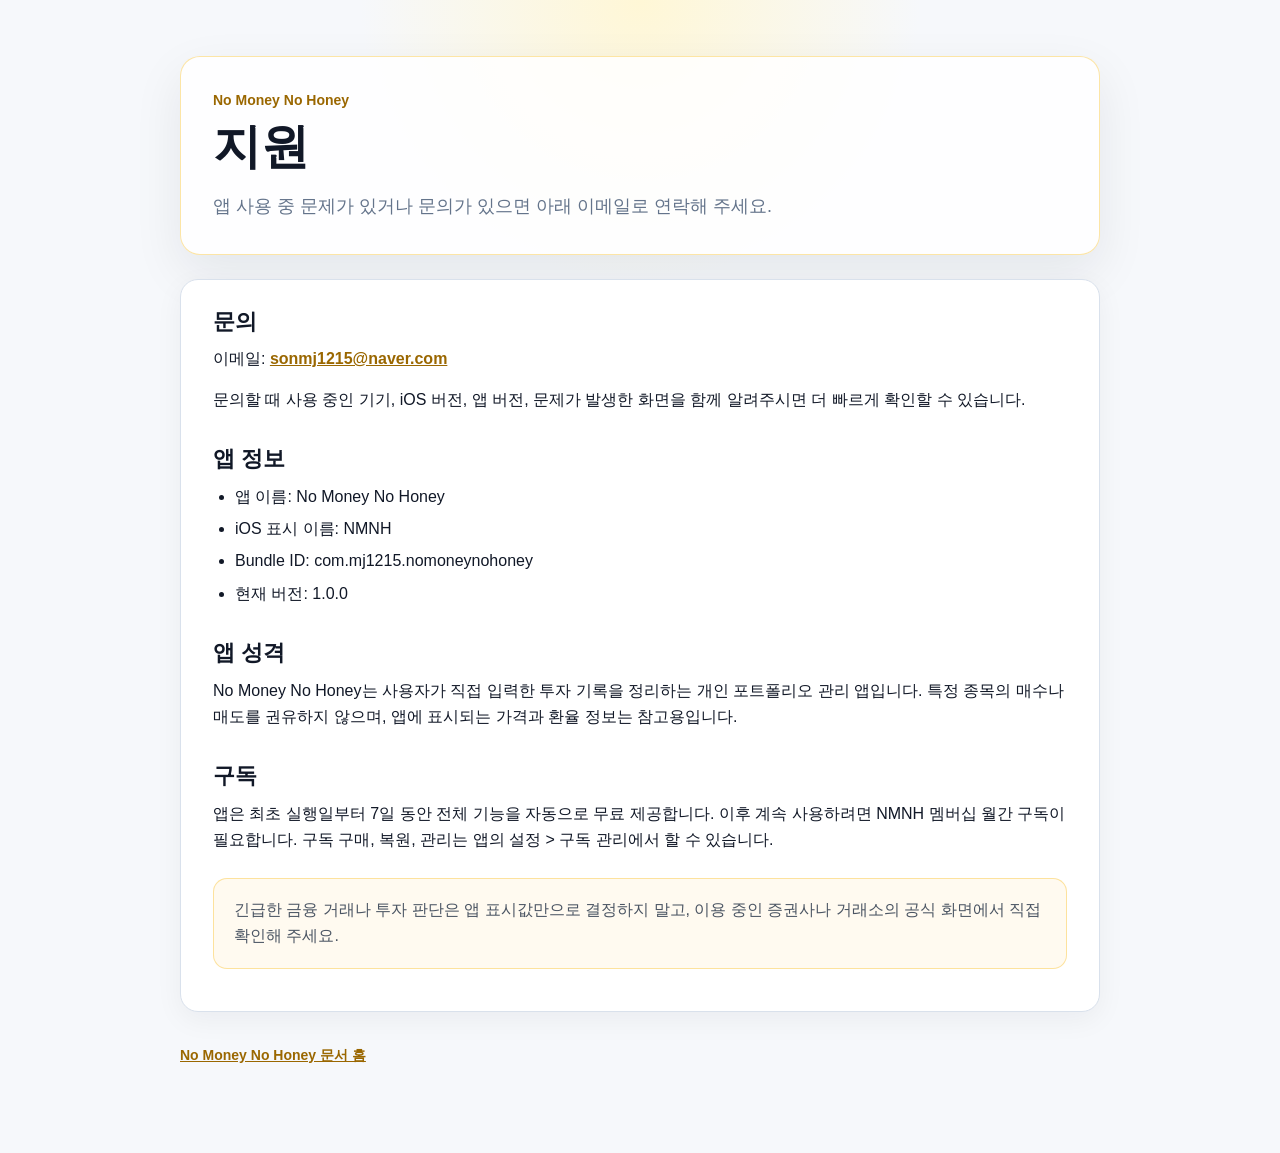
==== support/index.html @ 576c2f6b "Add public app support pages" ====
<!doctype html>
<html lang="ko">
  <head>
    <meta charset="utf-8" />
    <meta name="viewport" content="width=device-width, initial-scale=1" />
    <title>No Money No Honey 지원</title>
    <meta name="description" content="No Money No Honey 지원 안내" />
    <link rel="stylesheet" href="../styles.css" />
  </head>
  <body>
    <main class="page">
      <section class="hero">
        <p class="eyebrow">No Money No Honey</p>
        <h1>지원</h1>
        <p class="lead">
          앱 사용 중 문제가 있거나 문의가 있으면 아래 이메일로 연락해 주세요.
        </p>
      </section>

      <section class="content">
        <h2>문의</h2>
        <p>
          이메일:
          <a href="mailto:sonmj1215@naver.com">sonmj1215@naver.com</a>
        </p>
        <p>
          문의할 때 사용 중인 기기, iOS 버전, 앱 버전, 문제가 발생한 화면을 함께
          알려주시면 더 빠르게 확인할 수 있습니다.
        </p>

        <h2>앱 정보</h2>
        <ul>
          <li>앱 이름: No Money No Honey</li>
          <li>iOS 표시 이름: NMNH</li>
          <li>Bundle ID: com.mj1215.nomoneynohoney</li>
          <li>현재 버전: 1.0.0</li>
        </ul>

        <h2>앱 성격</h2>
        <p>
          No Money No Honey는 사용자가 직접 입력한 투자 기록을 정리하는 개인
          포트폴리오 관리 앱입니다. 특정 종목의 매수나 매도를 권유하지 않으며,
          앱에 표시되는 가격과 환율 정보는 참고용입니다.
        </p>

        <h2>구독</h2>
        <p>
          앱은 최초 실행일부터 7일 동안 전체 기능을 자동으로 무료 제공합니다.
          이후 계속 사용하려면 NMNH 멤버십 월간 구독이 필요합니다. 구독 구매,
          복원, 관리는 앱의 설정 &gt; 구독 관리에서 할 수 있습니다.
        </p>

        <p class="note">
          긴급한 금융 거래나 투자 판단은 앱 표시값만으로 결정하지 말고, 이용 중인
          증권사나 거래소의 공식 화면에서 직접 확인해 주세요.
        </p>
      </section>

      <p class="footer">
        <a href="../">No Money No Honey 문서 홈</a>
      </p>
    </main>
  </body>
</html>
---- styles.css ----
:root {
  color-scheme: light;
  --bg: #f6f8fb;
  --surface: #ffffff;
  --surface-soft: #fffaf0;
  --text: #111827;
  --muted: #64748b;
  --line: #d9e1ec;
  --brand: #f8b400;
  --brand-dark: #9a6700;
  --shadow: 0 18px 50px rgba(15, 23, 42, 0.08);
}

* {
  box-sizing: border-box;
}

body {
  margin: 0;
  background: radial-gradient(circle at top, #fff7d6 0, #f6f8fb 280px);
  color: var(--text);
  font-family: -apple-system, BlinkMacSystemFont, "Segoe UI", sans-serif;
  line-height: 1.65;
}

a {
  color: var(--brand-dark);
  font-weight: 700;
}

.page {
  width: min(920px, calc(100% - 32px));
  margin: 0 auto;
  padding: 56px 0 72px;
}

.hero {
  padding: 32px;
  border: 1px solid rgba(248, 180, 0, 0.35);
  border-radius: 20px;
  background: rgba(255, 255, 255, 0.84);
  box-shadow: var(--shadow);
}

.eyebrow {
  margin: 0 0 8px;
  color: var(--brand-dark);
  font-size: 14px;
  font-weight: 800;
}

h1 {
  margin: 0;
  font-size: clamp(32px, 6vw, 48px);
  line-height: 1.12;
  letter-spacing: 0;
}

.lead {
  max-width: 720px;
  margin: 18px 0 0;
  color: var(--muted);
  font-size: 18px;
}

.content {
  margin-top: 24px;
  padding: 28px 32px;
  border: 1px solid var(--line);
  border-radius: 18px;
  background: var(--surface);
  box-shadow: 0 8px 28px rgba(15, 23, 42, 0.05);
}

h2 {
  margin: 32px 0 10px;
  font-size: 22px;
  line-height: 1.3;
}

h2:first-child {
  margin-top: 0;
}

p {
  margin: 0 0 14px;
}

ul {
  margin: 8px 0 18px;
  padding-left: 22px;
}

li {
  margin: 6px 0;
}

.cards {
  display: grid;
  grid-template-columns: repeat(auto-fit, minmax(240px, 1fr));
  gap: 16px;
  margin-top: 24px;
}

.card {
  display: block;
  min-height: 150px;
  padding: 24px;
  border: 1px solid var(--line);
  border-radius: 18px;
  background: var(--surface);
  color: inherit;
  text-decoration: none;
  box-shadow: 0 8px 28px rgba(15, 23, 42, 0.05);
}

.card strong {
  display: block;
  margin-bottom: 8px;
  font-size: 20px;
}

.card span {
  color: var(--muted);
  font-weight: 500;
}

.note {
  margin-top: 24px;
  padding: 18px 20px;
  border: 1px solid rgba(248, 180, 0, 0.35);
  border-radius: 14px;
  background: var(--surface-soft);
  color: #4b5563;
}

.meta {
  margin-top: 28px;
  color: var(--muted);
  font-size: 14px;
}

.footer {
  margin-top: 32px;
  color: var(--muted);
  font-size: 14px;
}

@media (max-width: 640px) {
  .page {
    width: min(100% - 24px, 920px);
    padding: 28px 0 48px;
  }

  .hero,
  .content {
    padding: 24px 20px;
    border-radius: 16px;
  }
}
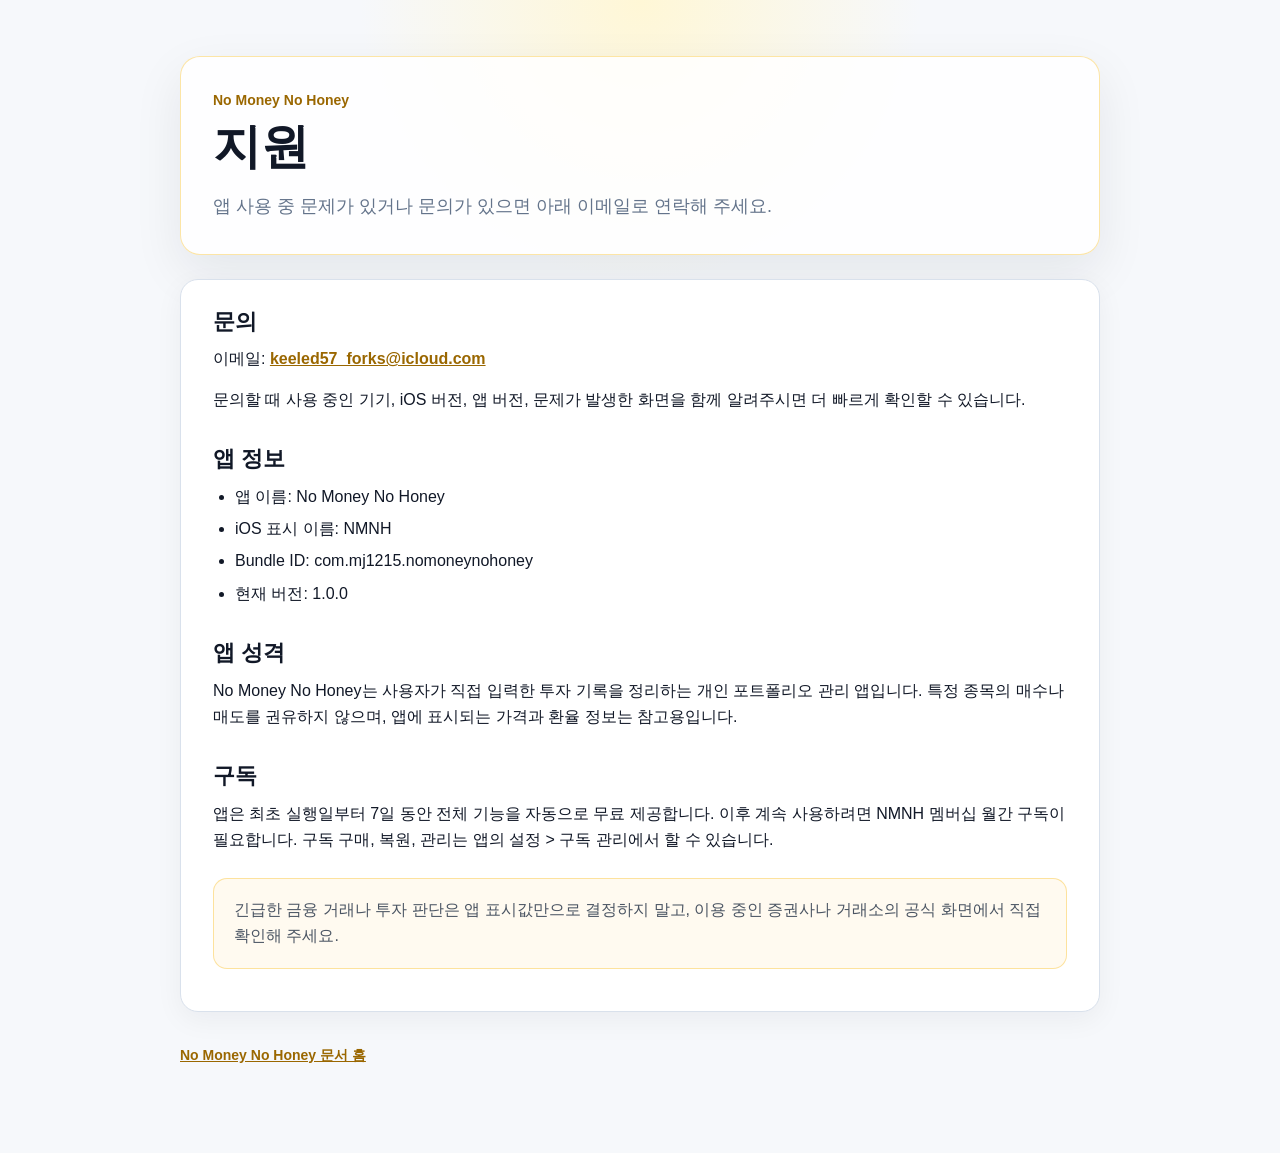
==== commit eb316961: "Update public contact email" ====
--- a/support/index.html
+++ b/support/index.html
@@ -21,7 +21,7 @@
         <h2>문의</h2>
         <p>
           이메일:
-          <a href="mailto:sonmj1215@naver.com">sonmj1215@naver.com</a>
+          <a href="mailto:keeled57_forks@icloud.com">keeled57_forks@icloud.com</a>
         </p>
         <p>
           문의할 때 사용 중인 기기, iOS 버전, 앱 버전, 문제가 발생한 화면을 함께
